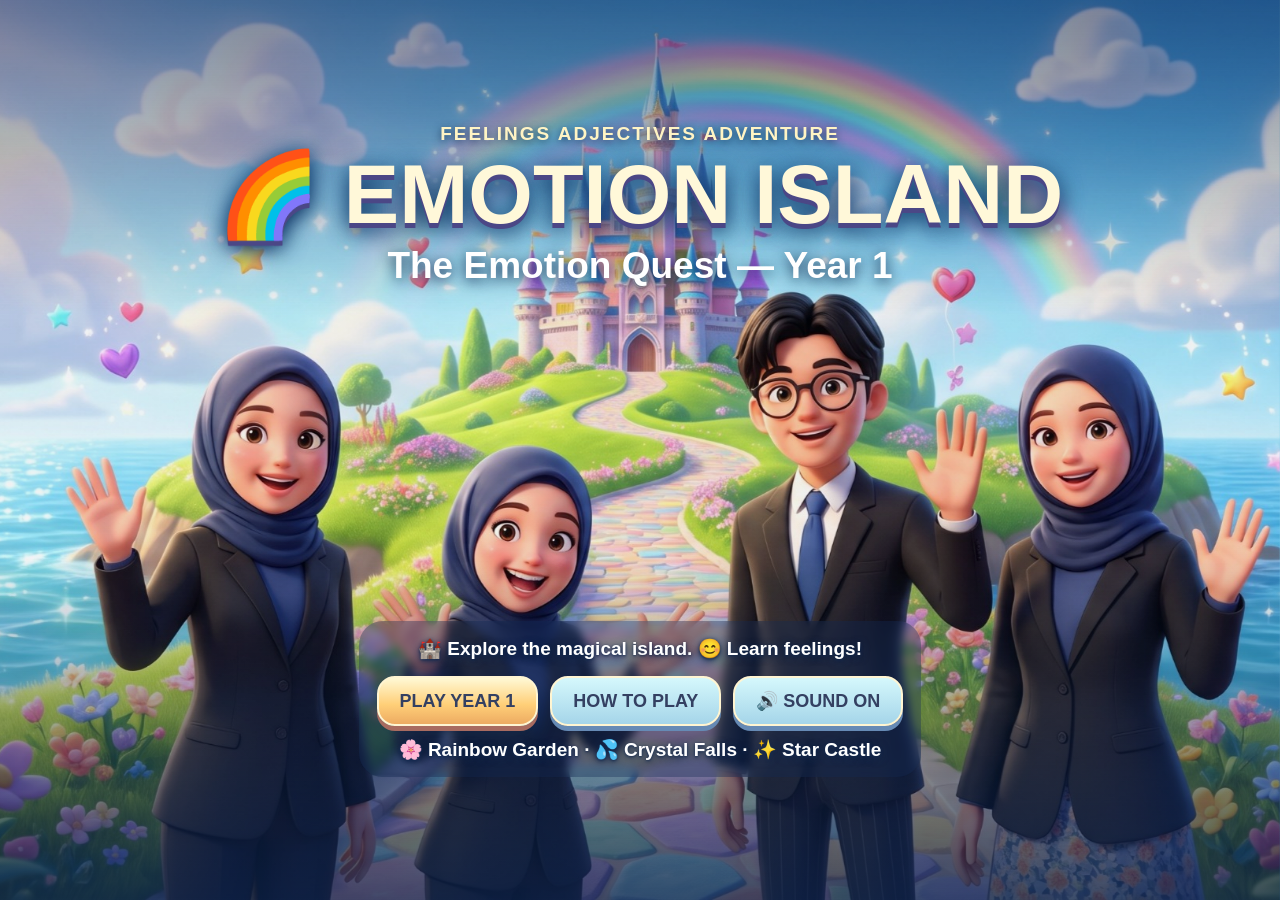
==== Year 1 Final.html @ 5653726f "Add files via upload" ====
<!doctype html><html lang="en"><head><meta charset="utf-8"><meta name="viewport" content="width=device-width,initial-scale=1"><title>Emotion Island — Year 1 — Beginner Explorer</title><style>
*{box-sizing:border-box}html,body{margin:0;width:100%;height:100%;overflow:hidden;font-family:'Trebuchet MS',Arial,sans-serif;background:#16395e}canvas#world{width:100vw;height:100vh;object-fit:contain;display:block;background:#8cd9e9}#ui{position:fixed;inset:0;pointer-events:none;color:white}button{border:0;border-radius:18px;padding:12px 22px;font:800 17px 'Trebuchet MS',sans-serif;background:linear-gradient(#fff2ad,#ffd05d);color:#344062;box-shadow:0 5px 0 #ba8a4b;cursor:pointer}button:active{transform:translateY(3px)}button:focus-visible{outline:4px solid #f9f}button:disabled{opacity:.4;cursor:default}.screen{position:absolute;inset:0;display:flex;align-items:center;justify-content:center;pointer-events:auto;background:#122f56a6;backdrop-filter:blur(5px);padding:14px;overflow:auto}.hidden{display:none!important}.panel{width:min(870px,96vw);max-height:96vh;overflow:auto;padding:22px 28px;border:4px solid #fff2c4;border-radius:30px;background:linear-gradient(145deg,#305e95ed,#785ba8e8);box-shadow:0 18px 50px #0d244d99;text-align:center}h1{font-size:clamp(32px,5vw,61px);margin:10px 0;text-shadow:3px 4px #1d4168}h2{font-size:clamp(23px,3vw,35px);margin:10px 0}p{font-size:19px}.tag{color:#fff0a7;font-weight:bold;letter-spacing:2px}.actions{display:flex;justify-content:center;gap:14px;flex-wrap:wrap;margin:20px 0}.cards{display:grid;grid-template-columns:repeat(3,1fr);gap:12px}.card{background:#ffffff24;border:2px solid #ffffff77;border-radius:20px;padding:17px;cursor:pointer}.card:hover{background:#ffffff44}.card .art{font-size:53px}.card strong{display:block;font-size:22px}.card small{display:block;margin:8px 0 15px}.subbutton{background:linear-gradient(#d5f8fc,#a5d5e9);box-shadow:0 5px 0 #668ab5}#hud{position:absolute;left:14px;right:14px;top:10px;display:flex;justify-content:space-between;align-items:flex-start;font-size:17px;font-weight:bold;text-shadow:1px 2px 3px #123}#hud>div{background:#173c69bd;border:2px solid #ffffff77;border-radius:16px;padding:9px 15px}#hud button{pointer-events:auto;padding:7px 12px;font-size:14px}#prompt{position:absolute;bottom:20px;left:50%;transform:translateX(-50%);background:#1a4579df;border:2px solid #fff9;border-radius:20px;padding:11px 20px;font-weight:bold;text-align:center;white-space:nowrap}#notice{position:absolute;top:95px;left:50%;transform:translateX(-50%);background:#ffedac;color:#304466;border-radius:25px;padding:10px 20px;font-weight:bold;opacity:0;transition:opacity .2s;white-space:nowrap}#notice.visible{opacity:1}#question{font-size:24px;margin:15px auto;max-width:660px}#answers{display:flex;gap:12px;justify-content:center;flex-wrap:wrap;margin:20px auto}.answer{min-width:140px;max-width:240px;white-space:normal}.emoji{font-size:50px;display:block}.bar{height:13px;border-radius:15px;background:#203d60;overflow:hidden;margin:12px auto}.bar div{height:100%;background:#8af5ba;transition:width .2s}#feedback{height:30px;color:#fff3a4;font-weight:bold}#touch{position:absolute;bottom:10px;left:12px;right:12px;display:none;justify-content:space-between}#touch button{pointer-events:auto;touch-action:none;padding:13px 18px}#endMap{width:100%;height:220px;border-radius:18px;object-fit:cover;border:2px solid #fff9}@media(max-width:700px){.cards{grid-template-columns:1fr}.card{padding:8px}.card .art{font-size:27px}.panel{padding:12px}.card small{margin:3px}.screen{padding:4px}#touch{display:flex}#prompt{bottom:75px;font-size:12px}#hud{font-size:12px}p{font-size:15px}button{font-size:14px}}

/* Animated fantasy-storybook interface */
.screen{background:linear-gradient(120deg,#152b55a3,#314d7d7d);backdrop-filter:blur(7px)}
.panel{border:5px solid #fff1bf;background:linear-gradient(145deg,#514e9bf2 0%,#367d9adf 58%,#4c7b77ed 100%);box-shadow:0 0 0 3px #d7a4e48c,0 22px 65px #112c5699,inset 0 2px 24px #ffffff25}
button{border:2px solid #fff5d2;background:linear-gradient(180deg,#fff9d5,#ffcf78 58%,#edab62);box-shadow:0 5px 0 #a86b60,0 10px 19px #1d3b5c55;transition:transform .18s,filter .18s}
button:hover{filter:brightness(1.09);transform:translateY(-2px)}
.card{border:3px solid #fff5d7aa;background:linear-gradient(145deg,#ffffff4a,#b8e9ff21);box-shadow:inset 0 2px 12px #ffffff24,0 8px 22px #132a5444;transition:transform .2s}
.card:hover{transform:translateY(-5px);background:#ffffff55}
#hud>div,#prompt{background:linear-gradient(135deg,#2e6594e8,#665ba3dc);border:2px solid #fff3c6;box-shadow:0 5px 20px #17335e66}
#notice{border:2px solid #fff;background:linear-gradient(#fff7d1,#ffe6a3)}

/* Front-page photo: responsive full-bleed illustration with readable controls. */
#menu{background:#87d5ee;backdrop-filter:none;isolation:isolate;overflow:hidden}
#menu::before{content:"";position:absolute;inset:0;z-index:-2;background-image:url("[data-uri]");background-size:cover;background-position:center center;background-repeat:no-repeat}
#menu::after{content:"";position:absolute;inset:0;z-index:-1;background:linear-gradient(180deg,rgba(12,35,75,.54) 0%,rgba(12,35,75,.06) 35%,rgba(12,35,75,.05) 62%,rgba(12,35,75,.78) 100%);pointer-events:none}
#menu .panel{background:none;border:0;box-shadow:none;width:min(1100px,96vw);max-height:none;overflow:visible;padding:18px 22px;display:flex;flex-direction:column;align-items:center;justify-content:space-between;min-height:min(690px,94vh);gap:6px}
#menu h1{font-size:clamp(36px,6.5vw,83px);line-height:1.08;color:#fff8d9;text-shadow:0 5px 0 #4b4786,0 8px 22px #102c59,0 0 25px #2d78ac;margin:2px 0}
#menu h2{font-size:clamp(22px,3.3vw,37px);margin:0;text-shadow:0 3px 14px #12294f}
#menu .tag{font-size:clamp(12px,1.6vw,19px);color:#fff4c4;text-shadow:0 2px 8px #12375c}
#menu p{margin:4px 0;color:#fff;text-shadow:0 2px 8px #12294f,0 1px 3px #12294f;font-weight:bold}
#menu .actions{margin:8px 0 4px;gap:12px}
#menu .actions button{font-size:clamp(13px,1.6vw,18px);padding:12px 21px}
#menu .intro-head{display:flex;flex-direction:column;align-items:center;gap:3px}
#menu .intro-foot{display:flex;flex-direction:column;align-items:center;gap:4px;padding:12px 18px;border-radius:24px;background:rgba(22,43,86,.35);backdrop-filter:blur(4px)}
@media(max-width:700px){#menu::before{background-position:center center}#menu .panel{min-height:96vh;padding:12px 5px}#menu .intro-foot{max-width:100%;padding:10px 7px}#menu .actions{gap:7px}#menu .actions button{padding:10px 11px}#menu p{font-size:13px}}

/* Level-cleared PPAPINO celebration screen: full-screen image and responsive controls. */
#end{background:linear-gradient(180deg,rgba(19,34,76,.24),transparent 32%,transparent 59%,rgba(17,31,71,.76) 100%),url("[data-uri]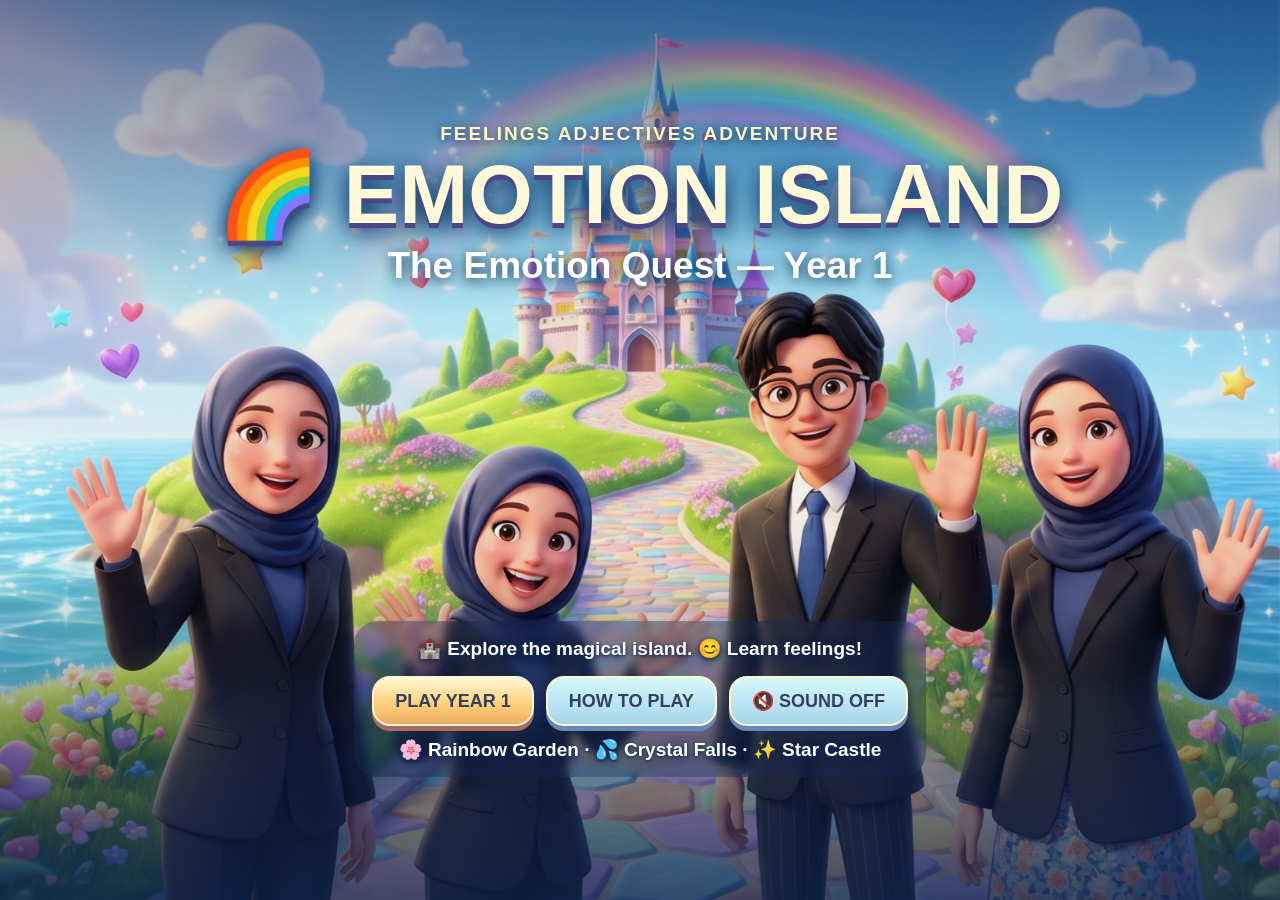
